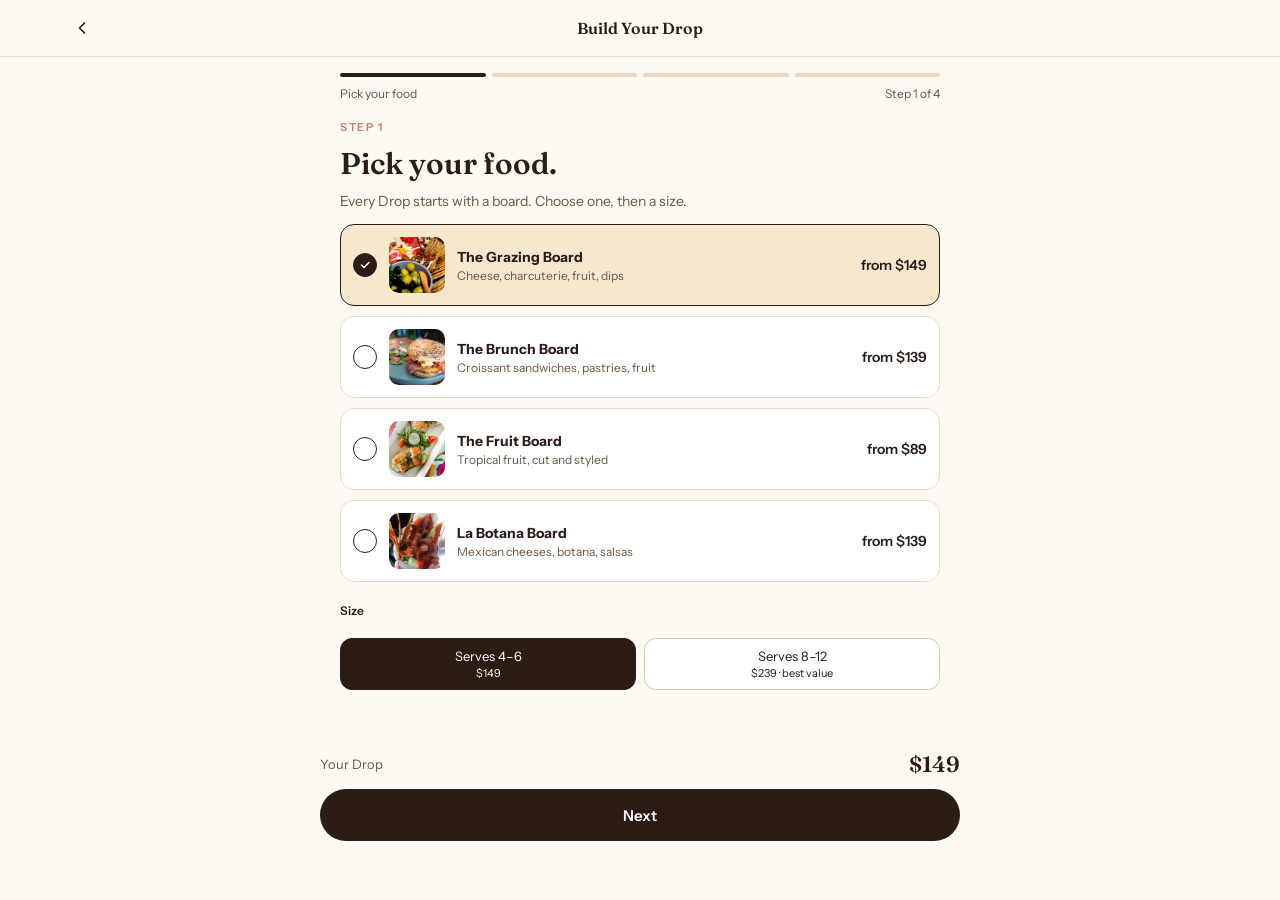
==== build.html @ 9bbd388c "Add files via upload" ====
<!doctype html>
<html lang="en">
<head>
  <meta charset="utf-8">
  <meta name="viewport" content="width=device-width, initial-scale=1">
  <title>Build Your Drop | The Party Drop</title>
  <meta name="description" content="Pick your food, add bubbles, flowers and balloons. Your celebration, delivered to your stay in Puerto Vallarta.">
  <link rel="preconnect" href="https://fonts.googleapis.com">
  <link rel="stylesheet" href="https://fonts.googleapis.com/css2?family=Fraunces:opsz,wght@9..144,400;9..144,600&family=Instrument+Sans:wght@400;500;600&display=swap">
  <link rel="stylesheet" href="assets/css/style.css">
</head>
<body data-page="build">

  <header class="nav">
    <div class="container page-head">
      <a href="index.html" class="icon-btn" aria-label="Back to home"><svg width="20" height="20" viewBox="0 0 24 24" fill="none" stroke="#2B1D16" stroke-width="2" stroke-linecap="round" stroke-linejoin="round"><path d="M15 18l-6-6 6-6"/></svg></a>
      <span class="title">Build Your Drop</span>
      <span style="width:44px"></span>
    </div>
  </header>

  <main class="container wizard">
    <div class="progress"><span></span><span></span><span></span><span></span></div>
    <div class="progress-labels"><span id="stepLabel">Pick your food</span><span id="stepNum">Step 1 of 4</span></div>

    <!-- STEP 1 -->
    <section class="wizard-step active">
      <div class="eyebrow">Step 1</div>
      <h1>Pick your food.</h1>
      <p class="muted">Every Drop starts with a board. Choose one, then a size.</p>
      <div class="stack" id="foodList"></div>
      <div class="lbl mt-1">Size</div>
      <div class="seg-group" style="margin-top:0">
        <button type="button" class="seg" id="sizeS"></button>
        <button type="button" class="seg" id="sizeL"></button>
      </div>
    </section>

    <!-- STEP 2 -->
    <section class="wizard-step">
      <div class="eyebrow">Step 2</div>
      <h1>Add your bubbles.</h1>
      <p class="muted">Fresh juices, fruit garnish, premium cups and the bubbles. Everything for mimosas, nothing to shop for.</p>
      <div class="wizard-img"><img src="assets/img/bubbles-mr-mrs.jpg" alt="Pink sparkling drinks with raspberries"></div>
      <div class="stack" id="bubblesList"></div>
      <p class="muted" style="font-size:12px">Alcohol-free version (Juice Set) available at the same step, [price TBD].</p>
    </section>

    <!-- STEP 3 -->
    <section class="wizard-step">
      <div class="eyebrow">Step 3</div>
      <h1>Add something pretty.</h1>
      <p class="muted">One seasonal arrangement, styled to the table. You pick the size, we pick the stems.</p>
      <div class="wizard-img"><img src="assets/img/flowers.jpg" alt="Pink roses and white lilies"></div>
      <div class="stack" id="flowersList"></div>
    </section>

    <!-- STEP 4 -->
    <section class="wizard-step">
      <div class="eyebrow">Step 4</div>
      <h1>Make it a party.</h1>
      <p class="muted">Balloons, a sign, candles and a handwritten card. Simple, elegant, ready for the photo.</p>
      <div class="wizard-img"><img src="assets/img/birthday-cake.jpg" alt="Naked cake with berries and flowers"></div>
      <div class="stack" id="balloonsList"></div>
      <button type="button" class="opt" id="setupOpt" style="border-color:#2B1D16;margin-top:6px">
        <span class="opt-check"><svg width="12" height="12" viewBox="0 0 24 24" fill="none" stroke="#FFF9F3" stroke-width="3" stroke-linecap="round" stroke-linejoin="round"><path d="M5 12l5 5L20 7"/></svg></span>
        <span class="opt-thumb dark"><svg width="24" height="24" viewBox="0 0 24 24" fill="none" stroke="#D7B26A" stroke-width="1.8" stroke-linecap="round" stroke-linejoin="round"><path d="M3 11h18M5 11v8h14v-8M12 3v4M8 7h8"/></svg></span>
        <span class="opt-text"><strong>Upgrade to Set It Up</strong><span>We style the table before they walk in. Zones A &amp; B, 72h notice.</span></span>
        <span class="opt-price">+$120</span>
      </button>
    </section>

    <!-- READY -->
    <section class="wizard-step">
      <div class="eyebrow">Ready</div>
      <h1>Your Drop is ready.</h1>
      <div class="wizard-img"><img src="assets/img/churros-hands.jpg" alt="Hands reaching for a shared plate"></div>
      <div class="summary-box">
        <div id="summaryLines"></div>
        <div class="summary-total"><span>Your Drop</span><span class="price js-total">$0</span></div>
      </div>
      <p class="muted" style="font-size:12px">Delivery fee and minimum order are calculated by zone in the next step. Prices in USD.</p>
      <a href="checkout.html" class="btn btn-primary" id="toCheckout">Check date &amp; checkout</a>
      <div class="chips" style="justify-content:center">
        <button type="button" class="chip js-editstep" data-step="1" style="height:36px;font-size:12px;background:transparent">Edit food</button>
        <button type="button" class="chip js-editstep" data-step="2" style="height:36px;font-size:12px;background:transparent">Bubbles</button>
        <button type="button" class="chip js-editstep" data-step="3" style="height:36px;font-size:12px;background:transparent">Flowers</button>
        <button type="button" class="chip js-editstep" data-step="4" style="height:36px;font-size:12px;background:transparent">Party</button>
      </div>
      <button type="button" class="btn btn-ghost" id="restartBtn">Start over</button>
    </section>
  </main>

  <div class="sticky-cta" id="wizardFooter">
    <div class="container wizard wizard-footer">
      <div class="total-row" style="padding:0"><span class="muted" style="font-size:13px">Your Drop</span><span class="price js-total">$0</span></div>
      <button type="button" class="btn btn-primary" id="nextBtn">Next</button>
      <div class="row">
        <button type="button" class="btn btn-ghost" id="backBtn">Back</button>
        <button type="button" class="btn btn-ghost" id="skipBtn">Skip this step</button>
      </div>
    </div>
  </div>

  <script src="assets/js/app.js"></script>
</body>
</html>
---- assets/css/style.css ----
/* THE PARTY DROP — base styles
   Mobile-first. Palette: chocolate / warm white / champagne / terracotta / gold (details) / leaf (accent). */

:root {
  --choc: #2B1D16;
  --choc-2: #4A372B;
  --warm: #FFF9F3;
  --champ: #F7E7CE;
  --sand: #EBD9C1;
  --sand-2: #D9C5AC;
  --terra: #C47A63;
  --gold: #D7B26A;
  --leaf: #5B6E4F;
  --muted: #6B5747;
  --white: #FFFFFF;
  --radius: 16px;
  --radius-s: 12px;
  --serif: 'Fraunces', Georgia, serif;
  --sans: 'Instrument Sans', system-ui, -apple-system, sans-serif;
  --max: 1200px;
}

* { box-sizing: border-box; }
html { scroll-behavior: smooth; -webkit-text-size-adjust: 100%; }
body { margin: 0; font-family: var(--sans); background: var(--warm); color: var(--choc); line-height: 1.5; }
img { display: block; max-width: 100%; height: auto; }
a { color: inherit; text-decoration: none; }
button { font-family: inherit; cursor: pointer; }
h1, h2, h3 { font-family: var(--serif); font-weight: 600; line-height: 1.05; margin: 0; }
p { margin: 0; }

.container { width: 100%; max-width: var(--max); margin: 0 auto; padding: 0 20px; }
.serif { font-family: var(--serif); }
.muted { color: var(--muted); }
.eyebrow { font-size: 11px; letter-spacing: .14em; text-transform: uppercase; font-weight: 600; color: var(--terra); }
.h2 { font-size: 28px; }
.section { padding: 40px 0; }
.section-head { display: flex; flex-direction: column; gap: 8px; margin-bottom: 18px; }
.section-head p { font-size: 15px; }

/* Buttons */
.btn { display: inline-flex; align-items: center; justify-content: center; height: 52px; padding: 0 24px; border-radius: 999px; font-weight: 600; font-size: 15px; border: 0; width: 100%; transition: transform .12s ease, background .2s ease, color .2s ease; }
.btn:active { transform: scale(.98); }
.btn-primary { background: var(--choc); color: var(--warm); }
.btn-primary:hover { background: #3a2a20; }
.btn-secondary { background: transparent; color: var(--choc); border: 1.5px solid var(--choc); }
.btn-secondary:hover { background: var(--champ); }
.btn-ghost { background: transparent; color: var(--muted); height: 44px; font-weight: 500; }
.btn-light { background: var(--warm); color: var(--choc); }
.btn-light:hover { background: var(--champ); }
.btn-link { background: none; border: 0; color: var(--muted); text-decoration: underline; font-size: 13px; }
.btn[disabled] { opacity: .45; cursor: not-allowed; }

/* Nav */
.nav { position: sticky; top: 0; z-index: 50; background: rgba(255,249,243,.92); backdrop-filter: blur(8px); border-bottom: 1px solid var(--sand); }
.nav-inner { display: flex; align-items: center; justify-content: space-between; height: 60px; gap: 12px; }
.brand { display: flex; align-items: center; gap: 10px; font-family: var(--serif); font-weight: 600; font-size: 17px; letter-spacing: .02em; }
.brand-mark { width: 26px; height: 26px; border: 2px solid var(--choc); border-radius: 4px 4px 7px 7px; position: relative; }
.brand-mark::before { content: ""; position: absolute; top: -10px; left: 8px; width: 8px; height: 8px; border-radius: 50%; background: var(--terra); }
.brand-mark::after { content: ""; position: absolute; top: -6px; left: 18px; width: 4px; height: 4px; border-radius: 50%; background: var(--gold); }
.nav-links { display: none; gap: 26px; font-size: 14px; font-weight: 500; }
.nav-links a:hover { color: var(--terra); }
.nav-actions { display: flex; align-items: center; gap: 6px; }
.icon-btn { width: 44px; height: 44px; display: flex; align-items: center; justify-content: center; border-radius: 50%; border: 0; background: transparent; position: relative; }
.icon-btn.cart { background: var(--champ); }
.cart-count { position: absolute; top: 4px; right: 2px; min-width: 18px; height: 18px; padding: 0 5px; border-radius: 9px; background: var(--terra); color: var(--warm); font-size: 11px; font-weight: 600; display: none; align-items: center; justify-content: center; }
.cart-count.show { display: flex; }
.menu-toggle span { display: block; width: 20px; height: 2px; background: var(--choc); margin: 5px auto; }
.mobile-menu { display: none; flex-direction: column; gap: 4px; padding: 10px 20px 18px; border-bottom: 1px solid var(--sand); background: var(--warm); }
.mobile-menu.open { display: flex; }
.mobile-menu a { padding: 12px 0; font-size: 16px; font-weight: 500; border-bottom: 1px solid var(--sand); }

/* Hero */
.hero { position: relative; min-height: 600px; display: flex; align-items: flex-end; overflow: hidden; background: var(--sand); }
.hero img { position: absolute; inset: 0; width: 100%; height: 100%; object-fit: cover; }
.hero::after { content: ""; position: absolute; inset: 0; background: linear-gradient(180deg, rgba(43,29,22,0) 20%, rgba(43,29,22,.35) 60%, rgba(43,29,22,.85) 100%); }
.hero-content { position: relative; z-index: 1; color: var(--warm); display: flex; flex-direction: column; gap: 14px; padding: 40px 0 32px; }
.hero-content .eyebrow { color: var(--gold); }
.hero h1 { font-size: clamp(36px, 9vw, 60px); max-width: 12ch; }
.hero p { font-size: 16px; max-width: 46ch; color: #F1E4D2; }
.hero-ctas { display: flex; flex-direction: column; gap: 10px; margin-top: 6px; max-width: 420px; }
.hero-ctas .btn-secondary { color: var(--warm); border-color: var(--warm); }
.hero-ctas .btn-secondary:hover { background: rgba(255,249,243,.14); }
.hero-note { font-size: 12px; color: #D9C7AE; }

/* Certainty bar */
.certainty { background: var(--choc); color: var(--champ); }
.certainty-inner { display: grid; grid-template-columns: repeat(3, 1fr); gap: 10px; padding: 16px 0; }
.certainty-item { display: flex; flex-direction: column; align-items: center; gap: 6px; text-align: center; font-size: 11px; line-height: 1.3; }
.certainty-item svg { stroke: var(--gold); }

/* Cards */
.card { background: var(--white); border: 1px solid var(--sand); border-radius: var(--radius); overflow: hidden; display: flex; flex-direction: column; transition: transform .2s ease, box-shadow .2s ease; }
a.card:hover { transform: translateY(-2px); box-shadow: 0 10px 30px rgba(43,29,22,.08); }
.card-img { aspect-ratio: 4 / 3; overflow: hidden; background: var(--sand); }
.card-img img { width: 100%; height: 100%; object-fit: cover; transition: transform .4s ease; }
a.card:hover .card-img img { transform: scale(1.03); }
.card-body { padding: 14px; display: flex; flex-direction: column; gap: 4px; }
.card-title { font-family: var(--serif); font-size: 18px; font-weight: 600; }
.card-sub { font-size: 12px; color: var(--muted); }
.card-row { display: flex; justify-content: space-between; align-items: baseline; margin-top: 6px; font-size: 13px; }
.card-row strong { font-size: 15px; }

/* Drops scroller */
.scroller { display: flex; gap: 12px; overflow-x: auto; padding-bottom: 8px; margin: 0 -20px; padding-left: 20px; padding-right: 20px; scroll-snap-type: x mandatory; scrollbar-width: none; }
.scroller::-webkit-scrollbar { display: none; }
.scroller > * { flex: 0 0 260px; scroll-snap-align: start; }

/* How it works */
.steps { display: grid; grid-template-columns: repeat(3, 1fr); gap: 12px; }
.step { display: flex; flex-direction: column; gap: 8px; }
.step-num { font-family: var(--serif); font-size: 32px; color: var(--terra); line-height: 1; }
.step strong { font-size: 14px; }
.step p { font-size: 12px; }

/* Category grid */
.cat-grid { display: grid; grid-template-columns: repeat(2, 1fr); gap: 12px; }
.cat-grid .span-2 { grid-column: span 2; }
.cat-grid .card-img.tall { aspect-ratio: 16 / 10; }

/* Celebration */
.celebrate { background: var(--champ); }
.before-after { display: grid; grid-template-columns: repeat(2, 1fr); gap: 10px; margin: 16px 0; }
.before-after figure { margin: 0; display: flex; flex-direction: column; gap: 6px; }
.before-after .card-img { aspect-ratio: 3 / 4; border-radius: var(--radius-s); }
.before-after figcaption { font-size: 12px; }

/* Occasions chips */
.chips { display: flex; flex-wrap: wrap; gap: 8px; }
.chip { height: 44px; display: inline-flex; align-items: center; padding: 0 16px; border-radius: 999px; border: 1.5px solid var(--choc); font-size: 14px; font-weight: 500; transition: background .2s, color .2s; }
.chip:hover { background: var(--choc); color: var(--warm); }

/* Reviews */
.review { padding: 16px; display: flex; flex-direction: column; gap: 8px; }
.stars { display: flex; gap: 2px; }
.stars svg { fill: var(--gold); }
.ugc { display: grid; grid-template-columns: repeat(3, 1fr); gap: 6px; margin-top: 12px; }
.ugc .card-img { aspect-ratio: 1; border-radius: 8px; }

/* Delivery */
.delivery { background: var(--choc); color: var(--warm); }
.delivery .eyebrow { color: var(--gold); }
.delivery h2 { color: var(--warm); }
.zones { display: flex; flex-direction: column; gap: 10px; font-size: 14px; margin-top: 14px; }
.zone { display: flex; justify-content: space-between; gap: 12px; border-bottom: 1px solid var(--choc-2); padding-bottom: 8px; }
.zone span:last-child { color: var(--gold); white-space: nowrap; }
.delivery small { display: block; margin-top: 12px; font-size: 12px; color: #C9B49A; }

/* FAQ */
details { border-top: 1px solid var(--sand); padding: 12px 0; }
details:last-of-type { border-bottom: 1px solid var(--sand); }
summary { font-weight: 600; font-size: 14px; cursor: pointer; list-style: none; display: flex; justify-content: space-between; align-items: center; }
summary::-webkit-details-marker { display: none; }
summary::after { content: "+"; font-size: 18px; color: var(--terra); }
details[open] summary::after { content: "–"; }
details p { margin-top: 8px; font-size: 13px; color: var(--muted); line-height: 1.6; }

/* Final CTA */
.final-cta { text-align: center; display: flex; flex-direction: column; align-items: center; gap: 14px; }
.final-cta .btn { max-width: 420px; }

/* Footer */
footer { border-top: 1px solid var(--sand); padding: 28px 0 36px; font-size: 12px; color: var(--muted); }
.footer-inner { display: flex; flex-direction: column; gap: 10px; }
.footer-links { display: flex; gap: 14px; flex-wrap: wrap; }
.footer-links a:hover { color: var(--terra); }

/* Product page */
.gallery { display: flex; gap: 8px; overflow-x: auto; scroll-snap-type: x mandatory; scrollbar-width: none; margin: 0 -20px; padding: 0 20px; }
.gallery::-webkit-scrollbar { display: none; }
.gallery img { flex: 0 0 85%; aspect-ratio: 1; object-fit: cover; border-radius: var(--radius); scroll-snap-align: start; }
.product-head { display: flex; flex-direction: column; gap: 6px; padding-top: 18px; }
.product-title { display: flex; justify-content: space-between; align-items: baseline; gap: 12px; }
.product-title h1 { font-size: 32px; }
.price { font-family: var(--serif); font-size: 24px; font-weight: 600; white-space: nowrap; }
.product-head p { font-size: 14px; }
.label-row { display: flex; justify-content: space-between; font-size: 13px; margin-top: 18px; }
.label-row strong { font-weight: 600; }
.seg-group { display: grid; grid-template-columns: repeat(2, 1fr); gap: 8px; margin-top: 10px; }
.seg { height: 52px; border-radius: var(--radius-s); border: 1.5px solid var(--sand-2); background: var(--white); font-size: 13px; color: var(--choc); display: flex; flex-direction: column; align-items: center; justify-content: center; gap: 2px; padding: 0 8px; }
.seg small { font-size: 11px; }
.seg.on { border-color: var(--choc); background: var(--choc); color: var(--warm); }
.opt { display: flex; align-items: center; gap: 12px; padding: 12px; border: 1.5px solid var(--sand); border-radius: 14px; background: var(--white); text-align: left; color: var(--choc); width: 100%; transition: background .15s, border-color .15s; }
.opt.on { border-color: var(--choc); background: var(--champ); }
.opt-check { width: 24px; height: 24px; border-radius: 50%; border: 1.5px solid var(--choc); display: flex; align-items: center; justify-content: center; flex-shrink: 0; }
.opt.on .opt-check { background: var(--choc); }
.opt-check svg { display: none; }
.opt.on .opt-check svg { display: block; }
.opt-thumb { width: 56px; height: 56px; border-radius: 10px; object-fit: cover; flex-shrink: 0; background: var(--sand); }
.opt-thumb.dark { background: var(--choc); display: flex; align-items: center; justify-content: center; }
.opt-text { display: flex; flex-direction: column; gap: 2px; flex-grow: 1; }
.opt-text strong { font-size: 14px; }
.opt-text span { font-size: 12px; color: var(--muted); }
.opt-price { font-weight: 600; font-size: 14px; white-space: nowrap; }
.stack { display: flex; flex-direction: column; gap: 10px; }
.total-row { display: flex; justify-content: space-between; align-items: center; padding: 12px 4px 0; }
.total-row .price { font-size: 22px; }
.sticky-cta { position: sticky; bottom: 0; z-index: 40; background: rgba(255,249,243,.94); backdrop-filter: blur(8px); border-top: 1px solid var(--sand); padding: 12px 0 calc(12px + env(safe-area-inset-bottom)); }
.sticky-cta .container { display: flex; flex-direction: column; gap: 8px; }
.sticky-cta small { text-align: center; font-size: 12px; color: var(--muted); }
.pairs { display: grid; grid-template-columns: repeat(2, 1fr); gap: 10px; }

/* Build wizard */
.progress { display: flex; gap: 6px; margin-top: 16px; }
.progress span { flex: 1; height: 4px; border-radius: 2px; background: var(--sand); }
.progress span.on { background: var(--choc); }
.progress-labels { display: flex; justify-content: space-between; font-size: 12px; color: var(--muted); margin-top: 8px; }
.wizard-step { display: none; flex-direction: column; gap: 12px; padding: 16px 0 40px; }
.wizard-step.active { display: flex; }
.wizard-step h1 { font-size: 30px; }
.wizard-step > p { font-size: 14px; }
.wizard-img { aspect-ratio: 16 / 9; border-radius: 14px; overflow: hidden; }
.wizard-img img { width: 100%; height: 100%; object-fit: cover; }
.summary-box { border: 1px solid var(--sand); border-radius: 14px; background: var(--white); padding: 4px 14px; }
.summary-line { display: flex; justify-content: space-between; padding: 10px 0; border-bottom: 1px solid #F3E8D8; font-size: 14px; }
.summary-line:last-child { border-bottom: 0; }
.summary-total { display: flex; justify-content: space-between; padding: 12px 0 10px; font-size: 15px; font-weight: 600; }
.summary-total .price { font-size: 20px; }
.wizard-footer { display: flex; flex-direction: column; gap: 10px; }
.wizard-footer .row { display: flex; gap: 8px; }
.wizard-footer .row .btn { flex: 1; }

/* Checkout */
.form-section { display: flex; flex-direction: column; gap: 12px; padding: 24px 0 0; }
.form-section h2 { font-size: 22px; }
label.lbl, .lbl { font-size: 12px; font-weight: 600; margin-bottom: 6px; display: block; }
.inp { height: 48px; width: 100%; border: 1.5px solid var(--sand-2); border-radius: var(--radius-s); padding: 0 14px; font-family: inherit; font-size: 14px; background: var(--white); color: var(--choc); }
.inp:focus { outline: 2px solid var(--terra); outline-offset: 1px; }
textarea.inp { height: 80px; padding: 12px 14px; resize: vertical; }
select.inp { appearance: none; -webkit-appearance: none; background-image: url("data:image/svg+xml;utf8,<svg xmlns='http://www.w3.org/2000/svg' width='12' height='12' viewBox='0 0 24 24' fill='none' stroke='%232B1D16' stroke-width='2'><path d='M6 9l6 6 6-6'/></svg>"); background-repeat: no-repeat; background-position: right 14px center; padding-right: 36px; }
.grid-2 { display: grid; grid-template-columns: repeat(2, 1fr); gap: 8px; }
.grid-3 { display: grid; grid-template-columns: repeat(3, 1fr); gap: 8px; }
.seg-sm { height: 44px; font-size: 12px; padding: 0 6px; }
.zone-info { display: flex; justify-content: space-between; margin-top: 8px; padding: 10px 12px; background: var(--champ); border-radius: 10px; font-size: 12px; }
.toggle { display: flex; align-items: center; justify-content: space-between; gap: 12px; padding: 12px 14px; border: 1.5px solid var(--sand); border-radius: var(--radius-s); background: var(--white); text-align: left; color: var(--choc); width: 100%; }
.toggle-text strong { display: block; font-size: 14px; }
.toggle-text span { font-size: 12px; color: var(--muted); }
.switch { width: 42px; height: 24px; border-radius: 12px; background: var(--sand-2); position: relative; flex-shrink: 0; transition: background .2s; }
.switch::after { content: ""; position: absolute; top: 3px; left: 3px; width: 18px; height: 18px; border-radius: 50%; background: var(--white); transition: left .2s; }
.toggle.on .switch { background: var(--choc); }
.toggle.on .switch::after { left: 21px; }
.checkbox { display: flex; gap: 10px; align-items: flex-start; font-size: 12px; color: var(--muted); line-height: 1.5; }
.checkbox input { margin-top: 2px; width: 18px; height: 18px; flex-shrink: 0; }
.pay-btn { height: 52px; border-radius: 999px; font-weight: 600; font-size: 15px; border: 0; width: 100%; }
.pay-apple { background: #000; color: #fff; }
.pay-google { background: #fff; color: var(--choc); border: 1.5px solid var(--choc); }
.divider { text-align: center; font-size: 12px; color: var(--muted); }
.error { color: #A23B2A; font-size: 12px; display: none; }
.error.show { display: block; }

/* Confirmation */
.confirm { background: var(--choc); color: var(--warm); min-height: calc(100vh - 60px); display: flex; flex-direction: column; justify-content: space-between; padding: 48px 0 32px; }
.confirm h1 { font-size: clamp(36px, 8vw, 56px); }
.confirm p { color: #E8D9C4; font-size: 15px; }
.confirm .eyebrow { color: var(--gold); }
.next-steps { display: flex; flex-direction: column; gap: 12px; padding: 18px; border: 1px solid var(--choc-2); border-radius: 14px; margin-top: 8px; }
.next-steps div { display: flex; gap: 12px; font-size: 13px; color: #E8D9C4; }
.next-steps div span:first-child { font-family: var(--serif); color: var(--gold); font-size: 18px; line-height: 1; }
.confirm-mark { width: 64px; height: 64px; border: 2px solid var(--gold); border-radius: 6px 6px 10px 10px; position: relative; margin-bottom: 18px; }
.confirm-mark::before { content: ""; position: absolute; top: -22px; left: 20px; width: 20px; height: 20px; border-radius: 50%; background: var(--terra); }
.confirm-mark::after { content: ""; position: absolute; top: -10px; left: 46px; width: 6px; height: 6px; border-radius: 50%; background: var(--gold); }

/* Page header (inner pages) */
.page-head { display: flex; align-items: center; justify-content: space-between; height: 56px; }
.page-head .title { font-family: var(--serif); font-weight: 600; font-size: 16px; }

/* Utilities */
.mt-1 { margin-top: 8px; } .mt-2 { margin-top: 16px; } .mt-3 { margin-top: 24px; }
.center { text-align: center; }
.hide { display: none !important; }

/* Desktop */
@media (min-width: 768px) {
  .nav-links { display: flex; }
  .menu-toggle { display: none; }
  .section { padding: 64px 0; }
  .h2 { font-size: 36px; }
  .hero { min-height: 82vh; }
  .hero-content { padding: 80px 0 64px; }
  .hero-ctas { flex-direction: row; max-width: none; }
  .hero-ctas .btn { width: auto; min-width: 200px; }
  .certainty-inner { padding: 20px 0; }
  .certainty-item { flex-direction: row; font-size: 13px; gap: 10px; }
  .scroller { display: grid; grid-template-columns: repeat(5, 1fr); overflow: visible; margin: 0; padding: 0; }
  .scroller > * { flex: initial; }
  .steps { gap: 32px; }
  .step-num { font-size: 44px; }
  .step strong { font-size: 18px; } .step p { font-size: 14px; }
  .cat-grid { grid-template-columns: repeat(4, 1fr); }
  .cat-grid .span-2 { grid-column: span 2; grid-row: span 2; }
  .cat-grid .card-img { aspect-ratio: auto; flex: 1; min-height: 220px; }
  .hero h1 { max-width: 16ch; }
  .celebrate-inner { display: grid; grid-template-columns: 1.1fr 1fr; gap: 48px; align-items: center; }
  .before-after { margin: 0; }
  .reviews-grid { display: grid; grid-template-columns: 1fr 1fr; gap: 24px; align-items: start; }
  .ugc { grid-template-columns: repeat(3, 1fr); margin-top: 0; }
  .delivery-inner { display: grid; grid-template-columns: 1fr 1fr; gap: 48px; }
  .faq-inner { max-width: 760px; }
  .footer-inner { flex-direction: row; justify-content: space-between; align-items: center; }
  /* product */
  .product-layout { display: grid; grid-template-columns: 1.1fr 1fr; gap: 48px; align-items: start; padding-top: 24px; }
  .gallery { display: grid; grid-template-columns: 1fr 1fr; margin: 0; padding: 0; overflow: visible; }
  .gallery img { flex: initial; aspect-ratio: 1; }
  .gallery img:first-child { grid-column: span 2; aspect-ratio: 4 / 3; }
  .product-head { padding-top: 0; }
  .sticky-cta { position: static; background: transparent; border: 0; padding: 18px 0 0; backdrop-filter: none; }
  .sticky-cta .container { padding: 0; }
  .pairs { grid-template-columns: repeat(4, 1fr); }
  /* wizard */
  .wizard { max-width: 640px; margin: 0 auto; }
  .wizard-footer .row .btn { flex: initial; min-width: 160px; }
  /* checkout */
  .checkout-layout { display: grid; grid-template-columns: 1.2fr .8fr; gap: 48px; align-items: start; }
  .checkout-summary { position: sticky; top: 80px; }
  .confirm-inner { max-width: 640px; }
}
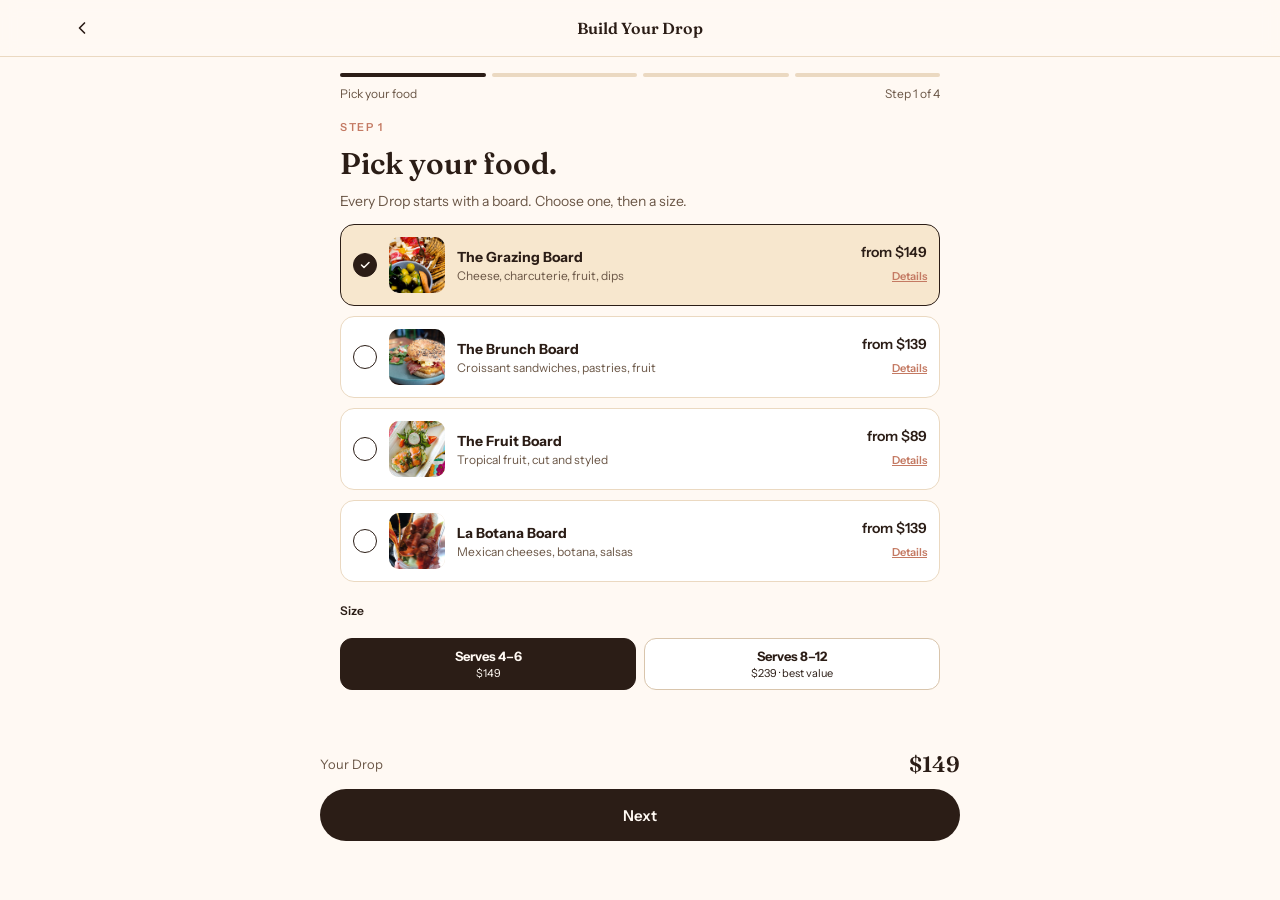
==== commit 610583a7: "Add files via upload" ====
--- a/build.html
+++ b/build.html
@@ -59,15 +59,27 @@
     <section class="wizard-step">
       <div class="eyebrow">Step 4</div>
       <h1>Make it a party.</h1>
-      <p class="muted">Balloons, a sign, candles and a handwritten card. Simple, elegant, ready for the photo.</p>
+      <p class="muted">Balloons, a sign, candles and a handwritten card. Simple, elegant, ready for the photo. Add a piñata for the full Mexican moment.</p>
       <div class="wizard-img"><img src="assets/img/birthday-cake.jpg" alt="Naked cake with berries and flowers"></div>
       <div class="stack" id="balloonsList"></div>
+      <div class="opt-wrap">
+        <button type="button" class="opt" id="pinataOpt" style="margin-top:6px">
+          <span class="opt-check"><svg width="12" height="12" viewBox="0 0 24 24" fill="none" stroke="#FFF9F3" stroke-width="3" stroke-linecap="round" stroke-linejoin="round"><path d="M5 12l5 5L20 7"/></svg></span>
+          <img class="opt-thumb" src="assets/img/churros-hands.jpg" alt="">
+          <span class="opt-text"><strong>Add a Piñata</strong><span>Handmade, filled with candy &amp; confetti, ready to hang</span></span>
+          <span class="opt-right"><span class="opt-price">+$59</span><span class="details-btn">Details</span></span>
+        </button>
+        <div class="details-panel"><ul class="includes"><li>Handmade piñata (star, or ask for a shape)</li><li>Filled with candy &amp; confetti</li><li>Stick &amp; blindfold</li><li>Rope, ready to hang</li></ul></div>
+      </div>
+      <div class="opt-wrap">
       <button type="button" class="opt" id="setupOpt" style="border-color:#2B1D16;margin-top:6px">
         <span class="opt-check"><svg width="12" height="12" viewBox="0 0 24 24" fill="none" stroke="#FFF9F3" stroke-width="3" stroke-linecap="round" stroke-linejoin="round"><path d="M5 12l5 5L20 7"/></svg></span>
         <span class="opt-thumb dark"><svg width="24" height="24" viewBox="0 0 24 24" fill="none" stroke="#D7B26A" stroke-width="1.8" stroke-linecap="round" stroke-linejoin="round"><path d="M3 11h18M5 11v8h14v-8M12 3v4M8 7h8"/></svg></span>
         <span class="opt-text"><strong>Upgrade to Set It Up</strong><span>We style the table before they walk in. Zones A &amp; B, 72h notice.</span></span>
-        <span class="opt-price">+$120</span>
+        <span class="opt-right"><span class="opt-price">+$120</span><span class="details-btn">Details</span></span>
       </button>
+      <div class="details-panel"><ul class="includes"><li>Our team arrives 30–45 min before</li><li>Table styled: food, cups, flowers, balloons</li><li>A photo sent to you when it's ready</li><li>Zones A &amp; B · 72h notice</li></ul></div>
+      </div>
     </section>
 
     <!-- READY -->
@@ -79,6 +91,7 @@
         <div id="summaryLines"></div>
         <div class="summary-total"><span>Your Drop</span><span class="price js-total">$0</span></div>
       </div>
+      <details class="summary-includes"><summary>What's included in your Drop</summary><div id="summaryIncludes"></div></details>
       <p class="muted" style="font-size:12px">Delivery fee and minimum order are calculated by zone in the next step. Prices in USD.</p>
       <a href="checkout.html" class="btn btn-primary" id="toCheckout">Check date &amp; checkout</a>
       <div class="chips" style="justify-content:center">
--- a/assets/css/style.css
+++ b/assets/css/style.css
@@ -314,3 +314,31 @@
   .checkout-summary { position: sticky; top: 80px; }
   .confirm-inner { max-width: 640px; }
 }
+
+/* Details panels, includes lists, drop page */
+.opt-wrap { display: flex; flex-direction: column; }
+.opt-right { display: flex; flex-direction: column; align-items: flex-end; gap: 4px; flex-shrink: 0; }
+.details-btn { font-size: 11px; font-weight: 600; color: var(--terra); text-decoration: underline; cursor: pointer; padding: 4px 0; }
+.details-panel { display: none; padding: 10px 14px 12px 50px; font-size: 13px; color: var(--muted); }
+.details-panel.open { display: block; }
+.details-link { display: inline-block; margin-top: 6px; font-size: 12px; font-weight: 600; color: var(--choc); text-decoration: underline; }
+.includes { margin: 0; padding-left: 18px; line-height: 1.6; }
+.includes li { margin: 0; }
+.drop-line { padding: 12px 0; border-bottom: 1px solid #F3E8D8; font-size: 14px; }
+.drop-line:last-child { border-bottom: 0; }
+.drop-line-head { display: flex; justify-content: space-between; margin-bottom: 4px; }
+.drop-line .includes { font-size: 13px; color: var(--muted); }
+.drop-hero { position: relative; min-height: 380px; display: flex; align-items: flex-end; overflow: hidden; background: var(--sand); }
+.drop-hero img { position: absolute; inset: 0; width: 100%; height: 100%; object-fit: cover; }
+.drop-hero::after { content: ""; position: absolute; inset: 0; background: linear-gradient(180deg, rgba(43,29,22,0) 30%, rgba(43,29,22,.85) 100%); }
+.drop-hero .hero-content { padding: 32px 0 28px; }
+.drop-hero h1 { font-size: clamp(32px, 8vw, 52px); }
+.drop-meta { display: flex; justify-content: space-between; align-items: baseline; padding: 18px 0 0; }
+.drop-meta .price { font-size: 28px; }
+.summary-includes { margin-top: 12px; }
+.summary-includes summary { font-size: 13px; color: var(--muted); font-weight: 500; }
+@media (min-width: 768px) {
+  .drop-layout { display: grid; grid-template-columns: 1.1fr .9fr; gap: 48px; align-items: start; padding-top: 32px; }
+  .drop-hero { min-height: 520px; }
+  .other-drops { display: grid; grid-template-columns: repeat(4, 1fr); gap: 12px; }
+}
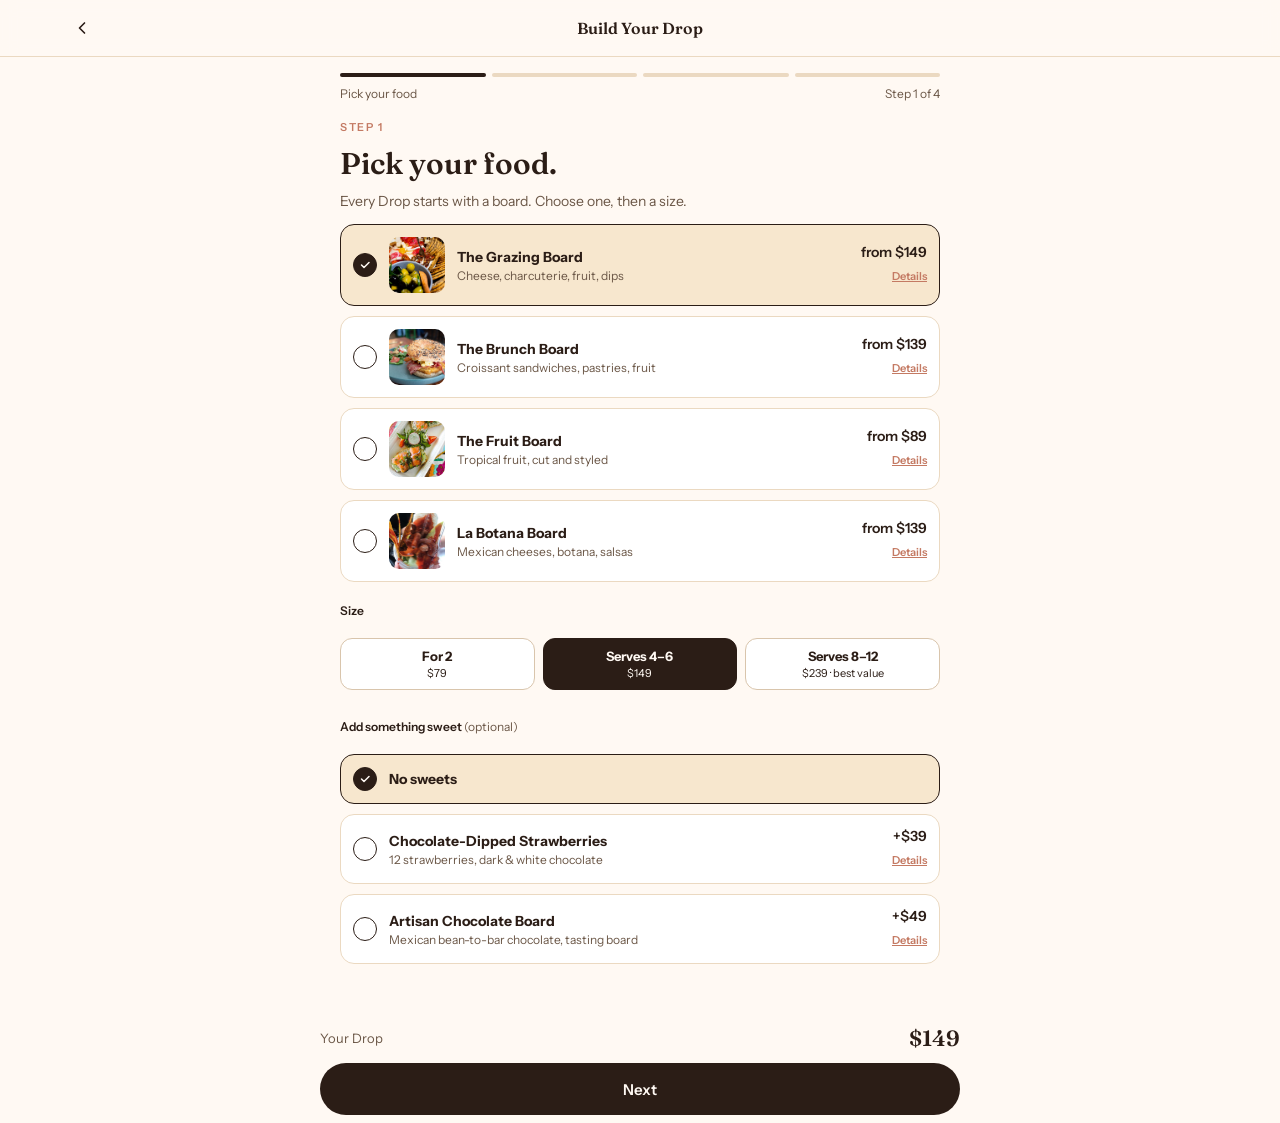
==== commit bdd3fca8: "Add files via upload" ====
--- a/build.html
+++ b/build.html
@@ -30,20 +30,23 @@
       <p class="muted">Every Drop starts with a board. Choose one, then a size.</p>
       <div class="stack" id="foodList"></div>
       <div class="lbl mt-1">Size</div>
-      <div class="seg-group" style="margin-top:0">
+      <div class="seg-group" style="margin-top:0;grid-template-columns:repeat(3,1fr)">
+        <button type="button" class="seg" id="sizeXS"></button>
         <button type="button" class="seg" id="sizeS"></button>
         <button type="button" class="seg" id="sizeL"></button>
       </div>
+      <div class="lbl mt-2">Add something sweet <span class="muted" style="font-weight:400">(optional)</span></div>
+      <div class="stack" id="sweetsList"></div>
     </section>
 
     <!-- STEP 2 -->
     <section class="wizard-step">
       <div class="eyebrow">Step 2</div>
-      <h1>Add your bubbles.</h1>
-      <p class="muted">Fresh juices, fruit garnish, premium cups and the bubbles. Everything for mimosas, nothing to shop for.</p>
-      <div class="wizard-img"><img src="assets/img/bubbles-mr-mrs.jpg" alt="Pink sparkling drinks with raspberries"></div>
+      <h1>Add your drinks.</h1>
+      <p class="muted">Mimosas, micheladas or bloody marys. Juices, mixes, garnish, cups and the bottles. Everything for the drink, nothing to shop for.</p>
+      <div class="wizard-img"><img src="assets/img/bubbles-bottle.jpg" alt="Chilled bottle of sparkling wine by the sea"></div>
       <div class="stack" id="bubblesList"></div>
-      <p class="muted" style="font-size:12px">Alcohol-free version (Juice Set) available at the same step, [price TBD].</p>
+      <p class="muted" style="font-size:12px">Alcohol-free versions (Juice Set, virgin michelada) available at the same step, [price TBD].</p>
     </section>
 
     <!-- STEP 3 -->
--- a/assets/css/style.css
+++ b/assets/css/style.css
@@ -271,6 +271,7 @@
 
 /* Desktop */
 @media (min-width: 768px) {
+  .scroller { grid-template-columns: repeat(3, 1fr); }
   .nav-links { display: flex; }
   .menu-toggle { display: none; }
   .section { padding: 64px 0; }
@@ -281,7 +282,7 @@
   .hero-ctas .btn { width: auto; min-width: 200px; }
   .certainty-inner { padding: 20px 0; }
   .certainty-item { flex-direction: row; font-size: 13px; gap: 10px; }
-  .scroller { display: grid; grid-template-columns: repeat(5, 1fr); overflow: visible; margin: 0; padding: 0; }
+  .scroller { display: grid; grid-template-columns: repeat(3, 1fr); gap: 16px; overflow: visible; margin: 0; padding: 0; }
   .scroller > * { flex: initial; }
   .steps { gap: 32px; }
   .step-num { font-size: 44px; }
@@ -342,3 +343,5 @@
   .drop-hero { min-height: 520px; }
   .other-drops { display: grid; grid-template-columns: repeat(4, 1fr); gap: 12px; }
 }
+
+.boat { background: var(--champ); }
